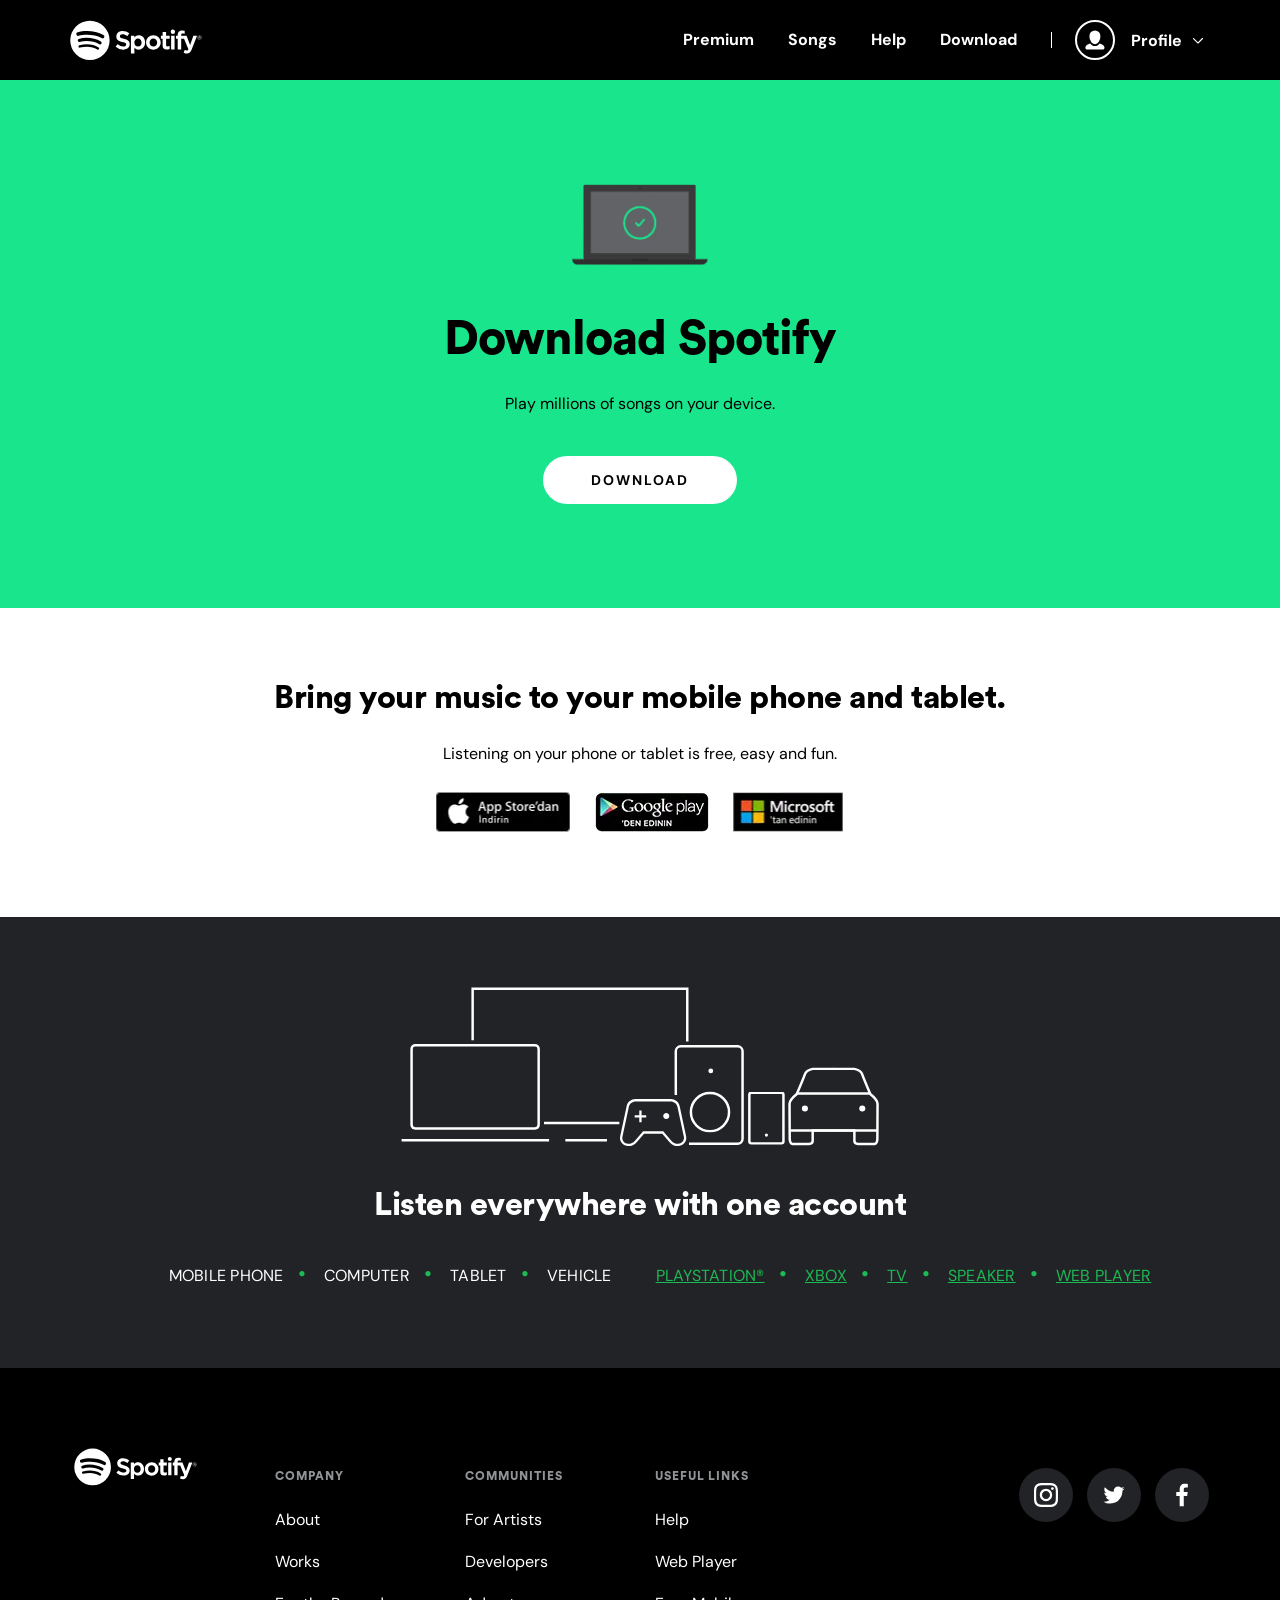
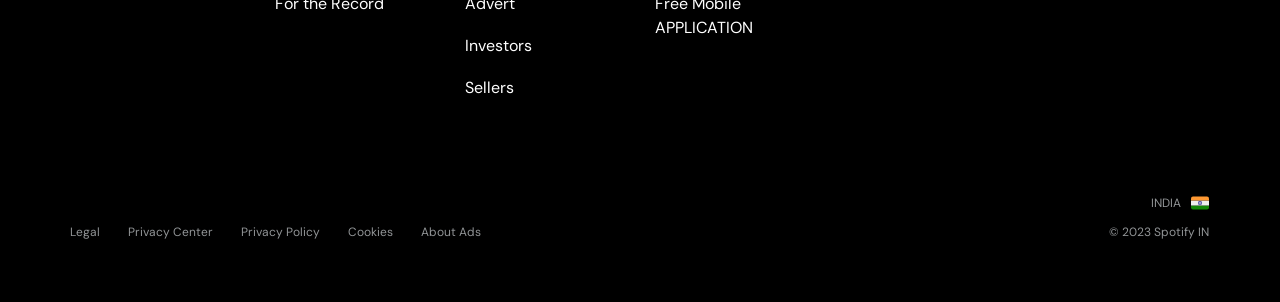
==== download.html @ 94fe97fb "initial commit" ====
<!DOCTYPE html>
<html lang="en">
	<head>
		<meta charset="UTF-8" />
		<meta name="viewport" content="width=device-width, initial-scale=1.0" />
		<link rel="stylesheet" href="./css/main.css" />
		<link rel="stylesheet" href="./css/fonts.css" />
		<link rel="stylesheet" href="./css/animation.css">
		<link rel="stylesheet" href="./css/responsive.css">
		<title>Download for Windows - Spotify</title>
		<link rel="icon" href="https://www.scdn.co/i/_global/favicon.png" />
		<link
			href="https://fonts.googleapis.com/css2?family=DM+Sans:wght@400;500;700&display=swap"
			rel="stylesheet"
		/>
		<style>
			header {
				background-color: black;
				position: relative;
			}
		</style>
	</head>
	<body>
		<!--Header-->
		<custom-header></custom-header>
		<!--Header-->

		<!--Download-->
		<div class="download">
			<div class="container">
				<img src="./assets/laptop.webp" alt="">
				<h1 class="title-1">Download Spotify</h1>
				<p>Play millions of songs on your device.</p>
				<a class="black_btn" href="#">DOWNLOAD</a>
			</div>
		</div>
		<!--Download-->

		<!--Phone & Tablet-->
		<div class="phoneNtablet">
			<div class="container">
				<h3 class="title-1">Bring your music to your mobile phone and tablet.</h3>
				<p>Listening on your phone or tablet is free, easy and fun.</p>
				<div class="storebox">
					<a href=""><img src="./assets/appstore.webp" alt=""></a>
					<a href=""><img src="./assets/googleplay.webp" alt=""></a>
					<a href=""><img src="./assets/microsoft.webp" alt=""></a>
				</div>
			</div>
		</div>
		<!--Phone & Tablet-->

		<!--Everywhere-->
		<div class="Everywhere">
			<div class="container">
				<img src="./assets/all-devices.svg" alt="">
				<h3 class="title-1">Listen everywhere with one account</h3>
<ul class="platform_name">
<li>MOBILE PHONE</li>
<li>COMPUTER</li>
<li>TABLET</li>
<li>VEHICLE</li>
</ul>
<ul class="platform_link">
<li><a href="">PLAYSTATION®</a></li>
<li><a href="">XBOX</a></li>
<li><a href="">TV</a></li>
<li><a href="">SPEAKER</a></li>
<li><a href="">WEB PLAYER</a></li>
</ul>
			</div>
		</div>
		<!--Everywhere-->

		<!--Footer-->
		<custom-footer></custom-footer>
		<!--Footer-->

		<div id="opacity" class="opacity"></div>
		<script src="./component/header.js"></script>
		<script src="./component/footer.js"></script>
		<script src="./js/main.js"></script>
	</body>
</html>
---- css/main.css ----
:root {
    --fadednav: rgba(0, 0, 0, 0.6);
	--black: #000;
	--white: #fff;
    --faded: #d9dadc;
    --linkgreen: #1DB954;
    --hvrgreen: #1ed760;
    --homebgcolor:#2D46B9;
    --secondary: #919496;
    --premiumblue: #1d75de;
}
html{
    scroll-behavior: smooth;
}
* {
	-webkit-box-sizing: border-box;
	box-sizing: border-box;
}
body {
	margin: 0;
}
.container {
	width: 1170px;
	margin: 0 auto;
	padding: 0 15px;
}
.opacity{
    position: absolute;
    width: 100%;
    height: 100vh;
    top: 0;
    left: 0;
    z-index: -1;
}
.opacity.opa {
    background-color: var(--fadednav);
    z-index: 8;
    overflow-x: hidden;
}
body.opa{
    overflow-y: hidden;
}
/*
    Header
*/
header {
    background-color: var(--fadednav);
    position: fixed;
    right: 0;
    left: 0;
    top: 0;
    z-index: 9;
    transition: .4s;
}
.header {
	display: grid;
	grid-template-columns: 150px auto;
	align-items: center;
    height: 80px;
}
.navigation ul {
	padding: 0px;
	margin: 0px;
	width: fit-content;
	margin-left: auto;
    display: flex;
    align-items: center;
}
.navigation ul li {
    display: inline-block;
    position: relative;
}
.header .logo {
	width: 132px;
	height: 40px;
	display: inline-block;
}
.header .logo svg {
	fill: var(--white);
}
.vertical_separator {
	display: inline-block;
	height: 16px;
	width: 1px;
	background-color: var(--white);
	margin: auto 17px;
}
.profile_btn{
    margin-left: 7px;
    background-color: transparent;
    border: none;
    cursor: pointer;
    -webkit-box-align: center;
    -ms-flex-align: center;
    align-items: center;
    text-decoration: none;
    font: inherit;
    font-weight: 700;
    outline: none;
    display: -webkit-box;
    display: -ms-flexbox;
    display: flex;
    margin: 0;
}
.usericon{
    border: 2px solid var(--white);
    margin: auto 6px auto 10px;
    border-radius: 50%;
    -webkit-box-shadow: 0 0 5px 2px rgba(0, 0, 0, 0.1);
    box-shadow: 0 0 5px 2px rgba(0, 0, 0, 0.1);
    width: 40px;
    height: 40px;
    display: inline-block;
}
.profile_btn .usericon{
    display: inline-block;
}
.usericon svg{
    padding: 7px;
    fill: var(--white);
    height: 100%;
    width: 100%;
}
.profile-title{
    margin: auto 0;
    display: inline-block;
}
.profile-title span{
    margin: auto 0 auto 10px;
    display: inline-block;
    color: var(--white);
}
.profile-title svg{
    margin: auto 0 auto 6px;
    fill: var(--white);
    width: 12px;
    height: 12px;
}
.profile_btn:hover .profile-title span{
    color: var(--hvrgreen);
}
.profile_btn:hover .usericon{
    border-color: var(--hvrgreen);
}
.profile_btn:hover .usericon svg,
.profile_btn:hover .profile-title svg{
    fill: var(--hvrgreen);
}
.profileMenu{
    display: none;
    position: absolute;
    top: 100%;
    margin-top: 8px;
    right: -11px;
}
.profileMenu.active{
    display: block !important;
}
.profile-title svg.transform{
    transform: rotateZ(180deg);
}
.profileMenu ul{
    margin: 2px 0 0;
    background-color: var(--white);
    border-radius: 3px;
    -webkit-box-shadow: 0 0 30px 0 rgba(0, 0, 0, 0.2);
    box-shadow: 0 0 30px 0 rgba(0, 0, 0, 0.2);
    padding: 10px 0;
    display: -webkit-box;
    display: -ms-flexbox;
    display: flex;
    -webkit-box-orient: vertical;
    -webkit-box-direction: normal;
    -ms-flex-direction: column;
    flex-direction: column;
    align-items: baseline;
    min-width: 160px;
}
.profileMenu ul:before{
    border-left: 16px solid transparent;
    border-right: 16px solid transparent;
    right: 7px;
    border-bottom: 16px solid var(--white);
    content: "";
    display: block;
    position: absolute;
    width: 0;
    height: 0;
    top: -12px;
}
.profileMenu ul li{
    padding: 0;
    display: block;
    letter-spacing: 0;
}
.profileMenu ul li a{
    padding: 4px 16px 3px;
    display: block;
    line-height: 1.5;
    font-size: 16px;
    font-weight: 700;
    color: var(--black);
    text-align: left;
}
.profileMenu ul li a.faded{
    color: var(--secondary);
}
.profileMenu ul li a:hover{
    color: var(--hvrgreen);
}
.profile_icon-mobile{
    margin-left: auto;
    display: none;
    align-items: center;
}
.container-togg{
	display: none;
    cursor: pointer;
    margin-left: auto;
    position: relative;
    z-index: 99;
}
.usericon {
	display: none;
    cursor: pointer;
    margin-left: auto;
    position: relative;
}
.bar1,
.bar2,
.bar3 {
	width: 22px;
	height: 3px;
	background-color:var(--white);
	margin: 4px 0;
    transition: 0.2s;
    border-radius: 1px;
}
.change .bar1 {
	-webkit-transform: rotate(-45deg) translate(-4px, 2px);
	transform: rotate(-45deg) translate(-4px, 2px);
}
.change .bar2 {
	opacity: 0;
}
.change .bar3 {
	-webkit-transform: rotate(45deg) translate(-7px, -7px);
	transform: rotate(45deg) translate(-7px, -7px);
}
.sidenav {
	height: 100%;
	width: 0;
	position: fixed;
	z-index: 9;
	top: 0;
	right: 0;
	background-color: var(--black);
	overflow-x: hidden;
    transition: 0.25s;
    transition-timing-function: ease-in;
    opacity: 0;
    border-width: 0;
    margin: 0;
    padding: 38px 0px 38px 0px;
    max-width: 100vw !important;
}
.sidenav ul{
    margin: 0;
    padding: 0;
    display: inline;
    list-style: none;
}
.sidenav ul li{
    margin: 0;
    display: block;
}
.sidenav .h_separator{
    margin: 18px 0 40px;
    height: 2px;
    width: 20px;
    background-color: var(--white);
}
.sidenav-logo{
    display: inline-block;
    height: 27px;
    width: 89px;
    position: absolute;
    bottom: 38px;
    left: 38px;
}
.sidenav-logo svg{
    fill: var(--white);
}
.sidenav.open {
    width: 447px !important;
    opacity: 1 !important;
    padding: 38px !important;
}
/*
    Header
*/

.home_main{
    width: 100%;
    position: relative;
    overflow: hidden;
    margin-top: -80px;
}
.hm_gradient-1{
    width: 100%;
    height: 100%;
    position: absolute;
    background-color: #509BF5;
    background-image: -webkit-gradient(linear, left top, right top, from(#c074b2), to(#8ab5e8));
    background-image: linear-gradient(90deg, #c074b2, #8ab5e8);
}
.hm_gradient-2{
    width: 100%;
    height: 100%;
    position: absolute;
    background-image: -webkit-gradient(linear, left top, left bottom, from(transparent), to(#000));
    background-image: linear-gradient(transparent, #000);
}
.hm_cont{
    display: grid;
    grid-template-columns: 4fr 8fr;
    margin-top: 235px;
    position: relative;
}
.home_text{
    display: flex;
    flex-direction: column;
    align-self: center;
    align-items: baseline;
    padding-left: 15px;
    padding-right: 15px;
}
.green_btn{
    display: inline-block;
    margin: 32px 0;
    font-size: 16px;
    line-height: 1;
    border-radius: 50px;
    padding: 19px 56px 21px;
    color: var(--white);
    background-color: #1DB954;
    transition-duration: .3s;
    border-width: 0;
    letter-spacing: 2px;
    min-width: 160px;
    text-transform: uppercase;
    white-space: normal;
    border-radius: 50px;
    font-weight: 700;
    cursor: pointer;
}
.green_btn:hover{
    background-color: var(--hvrgreen);
}
.black_btn{
    display: inline-block;
    margin: 40px 0;
    font-size: 14px;
    line-height: 1;
    border-radius: 50px;
    padding: 17px 48px;
    color: var(--white);
    background-color: rgb(25, 20, 20);
    border: 2px solid rgb(25, 20, 20) !important;
    transition-duration: .3s;
    border-width: 0;
    letter-spacing: 2px;
    min-width: 160px;
    text-transform: uppercase;
    white-space: normal;
    border-radius: 50px;
    font-weight: 700;
    cursor: pointer;
}
.black_btn:hover{
    transform: scale(1.04);
    background-color: rgb(83, 79, 79);
}
.home_cards{
    display: grid;
    grid-template-columns: 1fr 1fr 1fr;
    grid-template-rows: 233px 233px;
    column-gap: 16px;
    row-gap: 16px;
    padding-left: 10px;
    padding-right: 10px;
    margin: 0px;
}
.hm_card{
    position: relative;
    cursor: pointer;
}
.box img {
    width: 100%;
    height: 233px;
    object-fit: cover;
}
.box_details{
    position: absolute;
    top: 0;
    left: 0;
    width: 100%;
    height: 100%;
    z-index: 1;
    display: flex;
    flex-direction: column;
    align-items: center;
    justify-content: center;
    transition: all 0.2s ease-in-out;
    background: rgba(0, 0, 0, 0.8);
    opacity: 0;
}
.play-icon{
    width: 25px;
    height: 25px;
}
.hm_card:hover .box_details{
    opacity: 1;
}
.arrow-scroll-down{
    width: 32px;
    height: 43px;
    display: block;
    margin: 0 auto;
    padding-top: 40px;
    padding-bottom: 120px;
}
.arrow-scroll-down svg{
    fill: #fff;
    width: 32px;
    height: 43px;
    position: relative;
}
.last_listen{
    background-color: #1E3264;
    background-image: -webkit-gradient(linear, left top, right top, from(#2c5e92), color-stop(80%, #552f6d));
    background-image: linear-gradient(90deg, #2c5e92 0%, #552f6d 80%);
}
.last_listen .container{
    padding-top: 60px;
    padding-bottom: 160px;
}
.last_listen .ll_row{
    display: grid;
    grid-template-columns: 45% 45%;
    justify-content: space-between;
    padding-left: 15px;
    padding-right: 30px;
}
.last_listen .ll_card{
    display: grid;
    grid-template-columns: 50% 50%;
    grid-template-rows: 250px;
    position: relative;
}
.last_listen .ll_card img{
    width: 100%;
    height: 100%;
    object-fit: cover;
}
.last_listen .ll_card .txt{
    position: relative;
    z-index: 3;
}
.last_listen .ll_card .img{
    position: relative;
    z-index: 2;
    position: relative;
    left: 15px;
    bottom: 25px;
}
.last_listen .bg_filt{
    position: absolute;
    z-index: 1;
    width: 100%;
    height: 100%;
    left: 0;
    top: 0;
    background-color: #ffffff;
    opacity: 0.05;
}
.home_links{
    padding-top: 60px;
    padding-bottom: 80px;
}
.home_links .container.links{
    display: grid;
    grid-template-columns: 1fr 1fr 1fr;
    column-gap: 15px;
}
.home_links .account_link,
.home_links .app_link,
.home_links .web_link{
    display: flex;
    flex-direction: column;
}
.home_links .account_link a,
.home_links .app_link a,
.home_links .web_link a{
    margin-top: auto;
}
.premium-head{
    background-color: var(--premiumblue);
    padding-top: 80px;
}
.premium-head .container{
    padding: 141px 15px;
}
.why-premium{
    padding: 75px 0px 110px 0px;
}
.why-cards{
    display: grid;
    grid-template-columns: 1fr 1fr 1fr 1fr;
    column-gap: 15px;
    margin-top: 72px;
}
.premium-plans{
    padding: 75px 0px;

    background: rgb(248, 248, 248);
}
.plans-container{
    display: grid;
    grid-template-columns: 1fr 1fr 1fr 1fr;
    column-gap: 15px;
    margin-top: 75px;
    margin-bottom: 132px;
}
/*Download*/
.download{
    background-color: #19e68c;
    padding: 40px 15px 104px;
}
.download .container{
    text-align: center;
}
.download img{
    width: 136px;
    margin-bottom: 40px;
    margin-top: 64px;
}
.download h1{
    margin: 0;
    padding-bottom: 24px;
}
.download p{
    padding: 0px 0px 1em;
    margin-top: 0px;
    font-size: 16px;
    font-weight: 400;
    line-height: 24px;
    margin-bottom: 24px;
}
.download .black_btn{
    background-color: white;
    color: #000;
    border: 0 !important;
    margin: 0;
    min-width: auto;
}
.phoneNtablet{
    background-color: white;
    padding: 70px 15px;
}
.phoneNtablet .container{
    text-align: center;
}
.phoneNtablet h3{
    font-size: 32px;
    line-height: 40px;
    letter-spacing: -0.5px;
    margin: 0;
    padding: 0px 0px 0.75em;
}
.phoneNtablet p{
    padding: 0px 0px 1em;
    margin-top: 0px;
    margin-bottom: 0px;
    font-size: 16px;
    font-weight: 400;
    line-height: 24px;
}
.phoneNtablet .storebox a{
    display: inline-block;
    margin: 10px;
}
.Everywhere{
    background-color: rgb(34, 35, 38);
    padding: 70px 15px 50px;
}
.Everywhere .container{
    text-align: center;
}
.Everywhere img{
    width: 100%;
    max-width: 560px;
    margin-bottom: 20px;
    padding: 0px 40px;
}
.Everywhere h3{
    font-size: 32px;
    line-height: 40px;
    letter-spacing: -0.5px;
    color: white;
    padding: 0px 0px 0.75em;
    margin-top: 0px;
    margin-bottom: 0px;
}
.Everywhere .platform_name,
.Everywhere .platform_link{
    display: inline-block;
}
.Everywhere .platform_name li,
.Everywhere .platform_link li{
    display: inline-block;
    color: white;
    margin-top: -6px;
    font-size: 16px;
    font-weight: 400;
    line-height: 20px;
    letter-spacing: 0.25px;
    padding-bottom: 1em;
}
.Everywhere .platform_name li:not(:last-child)::after,
.Everywhere .platform_link li:not(:last-child)::after {
    font-size: 22px;
    content: "•";
    padding-left: 14px;
    padding-right: 14px;
    color: rgb(29, 185, 84);
}
.Everywhere .platform_link li a{
    color: rgb(29, 185, 84);
    text-decoration: underline;
}
/*Download*/
/*Help*/
.Search{
    padding: 0 8px 24px;
    background: url(../assets/search-mobile.webp) top/100% no-repeat #1c2963;
}
@media (min-width: 768px){
    .Search{
        background-image: url(../assets/search-desktop.webp);
    }
}
.Search .container{
    text-align: center;
    text-align: -webkit-center;
}
.Search h1{
    padding: 80px 0 40px;
    font-size: 64px;
    line-height: 72px;
    margin: 0;
    color: white;
}
.searchInputBox{
    position: relative;
    width: 744px;
}
.seacrhIcon{
    position: absolute;
    top: 50%;
    transform: translateY(-50%);
    color: rgb(179, 179, 179);
    left: 12px;
    height: 24px;
}
.seacrhIcon svg{
    stroke-width: 1pt;
    color: rgb(179, 179, 179);
}
.seacrhIcon [stroke="#181818"] {
    stroke: currentcolor;
}
.searchInputBox .search-input{
    appearance: none;
    background-image: none;
    border: 0px;
    display: block;
    font-size: 16px;
    font-weight: 400;
    line-height: 24px;
    letter-spacing: 0px;
    width: 100%;
    box-sizing: border-box;
    -webkit-tap-highlight-color: rgba(0, 0, 0, 0);
    margin-top: 0px;
    border-radius: 4px;
    padding: 14px;
    background-color: rgb(255, 255, 255);
    box-shadow: rgb(179 179 179) 0px 0px 0px 1px inset;
    color: rgb(24, 24, 24);
    margin-bottom: 24px;
    padding-left: 48px;
}
.searchInputBox .search-input:focus {
    outline: none;
}
.top-solution{
    display: grid;
    grid-template-columns: 1fr 1fr 1fr 1fr;
    padding: 30px 0 40px;
    text-align: center;
}
.top-solution h3{
    margin: 8px 0;
    padding: 0;
    text-transform: uppercase;
    font-weight: 500;
    font-size: 12px;
    letter-spacing: .1em;
    color: rgb(217, 217, 217);
}
.top-solution a{
    display: block;
    color: #fff;
    text-decoration: none;
    margin-bottom: 15px;
    font-size: 18px;
    font-weight: 500;
    line-height: 1.5;
}
.Help-links{
    background-color: #eee;
    padding: 30px 0 40px;
}
.links_boxs{
    display: grid;
    grid-template-columns: 1fr 1fr 1fr;
}
.link_box h3{
    font-size: 24px;
    line-height: 32px;
    padding: 16px;
    margin: 0;
}
.link_box span{
    padding: 0 16px;
    display: block;
}
.link_box a{
    display: block;
    color: #2d46b9;
    text-decoration: none;
    padding-bottom: 12px;
    font-size: 18px;
    font-weight: 700;
}
.visitCommunity{
    padding: 80px 16px;
}
.visitCommunity .container{
    text-align: center;
}
.visitCommunity h1{
    font-size: 48px;
    line-height: 56px;
    padding: 0px 0px 0.67em;
    margin-top: 0px;
    margin-bottom: 0px;
}
.visitCommunity p{
    max-width: 600px;
    margin: 0 auto 16px;
    font-size: 18px;
    padding: 0px 0px 1em;
    font-weight: 500;
}
.visitCommunity .black_btn{
    background-color: rgb(45, 70, 185);
    border: 0px !important;
    min-width: 0px;
    margin: 0px;
}
/*Help*/
/*
    Footer
*/
footer{
    padding: 80px 0 50px;
    background-color: var(--black);
}
footer .logo { 
    grid-area: logo;
}
footer .logo svg{ 
    width: 100%;
    max-width: 131px;
    height: 39px;
    fill: var(--white);
}
footer .footer-nav { 
    grid-area: footer-nav; 
    display: grid;
    grid-template-columns: 1fr 1fr 1fr;
}
.footer-nav .fn-left,
.footer-nav .fn-mid,
.footer-nav .fn-right{
    padding: 0 15px;
    margin: 0;
}
footer .social { grid-area: social; }
footer .social ul{
    margin: 20px 0 0;
    padding: 0;
    width: fit-content;
    margin-left: auto;
}
footer .social ul li{
    display: inline-block;
}
footer .social ul li.center{
    margin-left: 10px;
    margin-right: 10px;
}
footer .social ul li a{
    width: 54px;
    height: 54px;
    border-radius: 50%;
    background-color: #222326;
    display: -webkit-inline-box;
    display: -ms-inline-flexbox;
    display: inline-flex;
    -webkit-box-align: center;
    -ms-flex-align: center;
    align-items: center;
    -webkit-box-pack: center;
    -ms-flex-pack: center;
    justify-content: center;
    overflow: hidden;
}
footer .social ul li a span {
    display: block;
    width: 24px;
    height: 24px;
}
footer .social .insta{
    background: no-repeat url(../assets/insta.svg), white;
}
footer .social .twitter{
    background: no-repeat url(../assets/twitter.svg), white;
}
footer .social .face{
    background: no-repeat url(../assets/face.svg), white;
}
footer .social ul li a:hover .insta{
    background: no-repeat url(../assets/insta.svg), var(--hvrgreen);
}
footer .social ul li a:hover .twitter{
    background: no-repeat url(../assets/twitter.svg), var(--hvrgreen);
}
footer .social ul li a:hover .face{
    background: no-repeat url(../assets/face.svg), var(--hvrgreen);
}
footer .tr { 
    grid-area: tr;
    margin: 0;
    display: flex;
    -webkit-box-pack: end;
    -ms-flex-pack: end;
    justify-content: flex-end;
}
footer .tr a{
    padding: 0;
    display: -webkit-box;
    display: -ms-flexbox;
    display: flex;
    -ms-flex-negative: 0;
    flex-shrink: 0;
    -webkit-box-align: center;
    -ms-flex-align: center;
    align-items: center;
    white-space: nowrap;
    font-size: 10px;
    text-decoration: none;
}
footer .tr img{
    height: 18px;
    margin-left: 10px;
}
footer .footer_bot { 
    grid-area: footer_bot; 
    display: flex;
    width: 100%;
}
footer .footer_bot ul{
    margin: 0 45px 0 0;
    padding: 0;
}
footer .footer_bot span{
    margin: 0 0 0 auto;
    padding: 1em 0;
}
footer .footer_bot ul li{
    list-style: none;
    display: inline-block;
    line-height: normal;
    letter-spacing: 0;
    padding: 0;
    margin-right: 24px;
}
.footer-cont {
    display: grid;
    width: 100%;
    grid-template-columns: 8.33% 8.33% 8.33% 8.33% 8.33% 8.33% 8.33% 8.33% 8.33% 8.33% 8.33% 8.33%;
    grid-template-rows: 346px auto auto;
    grid-template-areas:
        'logo logo footer-nav footer-nav footer-nav footer-nav footer-nav footer-nav social social social social'
        'tr tr tr tr tr tr tr tr tr tr tr tr'
        'footer_bot footer_bot footer_bot footer_bot footer_bot footer_bot footer_bot footer_bot footer_bot footer_bot footer_bot footer_bot';
}
/*
    Footer
*/
---- css/fonts.css ----
@font-face {
    font-family: 'circular-black';
    src: url('../assets/CircularStd-Black.otf'); 
} 
body{
    font-family: "DM Sans", sans-serif;
}
a{
    text-decoration: none;
}
.title-1{
    margin-top: 24px;
    margin-bottom: 12px;
    font-size: 48px;
    font-weight: 900;
    letter-spacing: -0.02em;
    line-height: 1.2;
    color: var(--black);
    font-family: circular-black, Helvetica, Arial, sans-serif;
}
.title-2{
    margin-top: 30px;
    margin-bottom: 0px;
    font-size: 30px;
    font-weight: 600;
    letter-spacing: -0.25px;
    line-height: 1.5;
    color: var(--white);
}
.subtitle-1{
    font-size: 24px;
    letter-spacing: -0.01em;
    font-weight: 900;
    line-height: 1.4;
    margin-top: 24px;
    margin-bottom: 12px;
    color: var(--black);
    font-family: circular-black, Helvetica, Arial, sans-serif;
}
.parag-1{
    margin: .5em 0 1em;
    font-size: 16px;
    line-height: 1.5;
    font-weight: 400;
    color: var(--black);
}
.a_link{
    font-size: 13px;
    line-height: 1;
    font-weight: 700;
    color: var(--linkgreen);
    text-decoration: none;
    transition-duration: 0.3s;
    letter-spacing: 1px;
    text-transform: uppercase;
    white-space: normal;
}
.a_link:hover, .a_link:focus {
    color: var(--hvrgreen);
    text-decoration: none;
}
/*
    Nav fonts
*/
.navigation-link{
    padding: 0px 17px;
    font-weight: 700;
    font-size: 16px;
    line-height: 24px;
    color: var(--white);
}
.navigation-link.son{
    padding-right: 0px;
}
.navigation-link.faded{
    color: var(--faded);
}
.navigation-link:hover{
    color: var(--hvrgreen);
}
.sidenav .sidenav-link{
    cursor: pointer;
    padding: 0 0 25px;
    display: block;
    line-height: 1;
    font-weight: 700;
    font-size: 34px;
    color: var(--white);
}
.sidenav .sidenav-link.light{
    font-weight: 400;
    font-size: 26px;
}
.sidenav .sidenav-link:hover{
    color: var(--hvrgreen);
}
/*
    Nav fonts
*/

.hm_cont small{
    font-size: 12px;
    color: var(--white);
    font-weight: 700;
}
.hm_cont h1,
.premium-head h1{
    font-weight: 900;
    letter-spacing: -0.04em;
    line-height: 1.15;
    font-size: 80px;
    margin-top: 0;
    margin-bottom: 0;
    color: var(--white);
    font-family: circular-black, Helvetica, Arial, sans-serif;
}
.premium-head h1{
    letter-spacing: 0.25px;
}
.hm_cont h3{
    font-size: 24px;
    letter-spacing: -0.01em;
    margin-top: 0;
    margin-bottom: 0;
    font-weight: 900;
    line-height: 1.4;
    color: var(--white);
    font-family: circular-black, Helvetica, Arial, sans-serif;
}
.hm_card .box_details h2{
    font-size: 16px;
    font-weight: 400;
    margin: 16px 0 0;
    letter-spacing: -0.015em;
    line-height: 1.3;
    color: var(--white);
}
.last_listen h1{
    margin-bottom: 80px;
    font-size: 48px;
    font-weight: 900;
    letter-spacing: -0.02em;
    line-height: 1.2;
    color: var(--white);
    font-family: circular-black, Helvetica, Arial, sans-serif;
    text-align: center;
}
.last_listen .ll_card span h5{
    background-color: rgba(30, 50, 100, 0.25);
    padding: 4px 16px;
    display: inline-block;
    margin: 16px 0 16px -7px;
    font-size: 12px;
    line-height: 18px;
    color: var(--white);
    font-weight: 400;
}
.last_listen .ll_card span h2{
    margin: 0px;
    margin-left: -25px;
    width: 125%;
    position: relative;
    z-index: 2;
    background-color: #1E3264;
    padding: 12px 40px;
    font-size: 24px;
    letter-spacing: -0.01em;
    color: var(--white);
    font-family: circular-black, Helvetica, Arial, sans-serif;
}
.last_listen .ll_card span a{
    display: inline-block;
    color: var(--hvrgreen);
    font-size: 13px;
    line-height: 14px;
    font-weight: 700;
    margin-left: 22px;
    margin-top: 20px;
    letter-spacing: 1px;
}
.premium-head p{
    font-size: 12px;
    color: var(--white);
    margin: 0px;
}
.premium-head p small{
    font-size: 12px;
    color: var(--white);
}
.premium-head p small a{
    font-size: 12px;
    line-height: 15px;
    color: var(--white);
    text-decoration: underline;
}
.why-premium h2{
    text-align: center;
}
.why-card h6{
    font-size: 21px;
    padding: 0px;
    line-height: 1.3em;
    font-weight: 700;
    margin: 0 auto 10px auto;
}
.why-card p{
    line-height: 1.5;
    font-size: 16px;
    padding: 0px;
    margin: 0;
    font-weight: 400;
    margin: 0px auto;
}
.plans-text h2{
    font-size: 38px;
    letter-spacing: -1.6px;
    line-height: 1;
    text-align: center;
    margin: 0px;
    padding: 0px;
    font-weight: 900;
    font-family: circular-black, Helvetica, Arial, sans-serif;
}
.plans-text p{
    font-size: 16px;
    font-weight: normal;
    margin: 10px 0px;
    text-align: center;
    padding: 0px;
    line-height: 20px;
    letter-spacing: 0.25px;
}
/*
    Footer
*/
.footer-nav p{
    margin: 20px 0;
    color: var(--secondary);
    font-size: 12px;
    font-weight: 900;
    line-height: 1.4;
    letter-spacing: .08em;
    text-transform: uppercase;
    font-family: circular-black, Helvetica, Arial, sans-serif;
}
.footer-nav .fn-left div,
.footer-nav .fn-mid div,
.footer-nav .fn-right div{
    margin: 0;
}
.footer-nav div a{
    display: inline-block;
    font-size: 16px;
    font-weight: 400;
    line-height: 1.5;
    padding: 3px 0 15px;
    color: var(--white);
}
.footer-nav div a:hover{
    color: var(--hvrgreen);
}
footer .footer_bot ul li a{
    font-size: 12px;
    color: var(--secondary);
    padding: 1em 0;
    display: inline-block;
}
footer .footer_bot ul li a:hover{
    color: var(--hvrgreen);
}
footer .footer_bot span{
    font-size: 12px;
    color: var(--secondary);
}
footer .tr a{
    color: var(--secondary);
    font-size: 12px;
}
footer .tr a:hover{
    color: var(--hvrgreen);
}
/*
    Footer
*/
---- css/animation.css ----
.opacity_anim {
	-webkit-animation: opacity_anim 0.5s ease-out both;
	animation: opacity_anim 0.5s ease-out both;
}
.opacity_anim-1d {
	-webkit-animation: opacity_anim 0.5s ease-out both;
	animation: opacity_anim 0.5s ease-out both;
	-webkit-animation-delay: 0.2s;
	animation-delay: 0.2s;
}
.opacity_anim-2d {
	-webkit-animation: opacity_anim 0.5s ease-out both;
	animation: opacity_anim 0.5s ease-out both;
	-webkit-animation-delay: 0.5s;
	animation-delay: 0.5s;
}
.slide-top {
	-webkit-animation: slide-top  1s alternate infinite;
	animation: slide-top  1s alternate infinite;
}
/**
 * ----------------------------------------
 * animation opacity_anim
 * ----------------------------------------
 */
@-webkit-keyframes opacity_anim {
	0% {
		opacity: 0;
	}
	100% {
		opacity: 1;
	}
}
@keyframes opacity_anim {
	0% {
		opacity: 0;
	}
	100% {
		opacity: 1;
	}
}

/**
 * ----------------------------------------
 * animation slide-top
 * ----------------------------------------
 */
@-webkit-keyframes slide-top {
	0% {
		-webkit-transform: translateY(0);
		transform: translateY(0);
	}
	100% {
		-webkit-transform: translateY(7px);
		transform: translateY(7px);
	}
}
@keyframes slide-top {
	0% {
		-webkit-transform: translateY(0);
		transform: translateY(0);
	}
	100% {
		-webkit-transform: translateY(7px);
		transform: translateY(7px);
	}
}
---- css/responsive.css ----
@media screen and (max-width: 1200px) {
	.container {
		width: 970px;
	}
    .Everywhere .platform_name,
    .Everywhere .platform_link{
        display: block;
    }
    .top-solution-inner br{
        display: none;
    }
    .premium-head .container {
        padding: 72px 15px;
    }
}
@media screen and (max-width: 992px) {
	.container {
		max-width: 750px;
		width: 100%;
    }
    header {
        background-color: var(--black);
    }
    .header {
        grid-template-columns: 100px auto;
        height: 54px;
    }
    .header .logo {
        width: 88px;
        height: 28px;
    }
	.navigation {
		display: none;
    }
    .profile_icon-mobile{
        display: flex;
    }
	.container-togg {
		display: inline-block;
    }
    .usericon{
        width: 34px;
        height: 34px;
        display: inline-block;
        margin-right: 15px;
    }
    .hm_cont {
        grid-template-columns: 1fr;
        margin-top: 180px;
    }
    .home_text {
        align-items: center;
    }
    .hm_cont h1 {
        font-size: 64px;
        margin-top: 5px;
    }
    .last_listen .ll_row {
        grid-template-columns: 1fr;
        row-gap: 100px;
        padding-right: 15px;
    }
    .last_listen .ll_card {
        grid-template-rows: 300px;
        grid-template-columns: 55% 45%;
    }
    .last_listen h1 {
        font-size: 40px;
    }
    .last_listen .ll_card span h2 {
        width: 118%;
    }
    .title-1 {
        font-size: 40px;
    }
    .home_links .container.links {
        grid-template-columns: 1fr 1fr;
        row-gap: 15px;
    }
    footer {
        padding: 50px 0 20px;
    }
    .footer-cont {
        display: grid;
        width: 100%;
        grid-template-columns: 100%;
        grid-template-rows: 55px 336px 80px auto auto;
        grid-template-areas:
            'logo'
            'footer-nav'
            'social'
            'tr'
            'footer_bot';
    }
    footer .social ul {
        margin-left: 0;
    }
    footer .logo svg {
        max-width: 89px;
        height: 28px;
    }
    .footer-nav .fn-left, .footer-nav .fn-mid, .footer-nav .fn-right {
        padding: 0;
    }
    footer .social ul li a {
        width: 44px;
        height: 44px;
    }
    .why-cards {
        grid-template-columns: 1fr 1fr;
        row-gap: 50px;
        margin-top: 62px;
    }
    .plans-container {
        grid-template-columns: 1fr 1fr;
        row-gap: 225px;
    }
    .top-solution {
        grid-template-columns: 1fr;
        padding: 20px 0 40px;
        text-align: left;
    }
    .top-solution a {
        margin-bottom: 5px;
    }
    .links_boxs {
        grid-template-columns: 1fr;
    }
    .Help-links {
        background-color: rgb(255, 255, 255);
        padding: 0px;
    }
    .Help-links .container {
        padding: 0;
        max-width: 100%;
    }
    .link_box {
        position: relative;
        border-bottom: 1px solid #c1c3c6;
    }
    .link_box::after {
        content: ">";
        position: absolute;
        top: 21px;
        right: 16px;
    }
    .link_box span {
        max-height: 0;
        overflow: hidden;
        transition: max-height 0.2s ease-out;
        background-color: #eee;
    }
    .link_box span a:first-child{
        padding-top: 16px;
    }
    .link_box h3 {
        font-size: 20px;
        line-height: 28px;
    }
}
@media screen and (max-width: 768px) {
    .Everywhere .platform_name, .Everywhere .platform_link {
        display: flex;
        flex-direction: column;
        padding-inline-start: 0px;
    }
    .Everywhere .platform_name li:not(:last-child)::after, 
    .Everywhere .platform_link li:not(:last-child)::after {
        content: none;
    }
    .download {
        padding: 40px 15px 40px;
    }
    .download img {
        margin-top: 14px;
    }
    .visitCommunity {
        padding: 60px 0px;
    }
    .visitCommunity h1 {
        font-size: 32px;
        line-height: 40px;
    }
    .Search {
        padding: 0;
    }
    .Search h1 {
        padding: 32px 0 32px;
        font-size: 44px;
        line-height: 52px;
    }
    .home_cards {
        grid-template-columns: 1fr 1fr;
        grid-template-rows: auto;
    }
    .box img {
        height: 100%;
    }
	.home_links .container.links {
        grid-template-columns: 1fr;
    }
    .premium-head h1 {
        font-size: 48px;
    }
    .title-2 {
        font-size: 24px;
    }
    .premium-head .black_btn {
        width: 100%;
        text-align: center;
    }
    .title-1 {
        font-size: 32px;
    }
    .why-cards {
        grid-template-columns: 1fr;
        row-gap: 50px;
    }
    .plans-text h2 {
        font-size: 32px;
    }
    .plans-container {
        grid-template-columns: 1fr;
        row-gap: 225px;
    }
    header {
        background-color: var(--black) !important;
    }
    .searchInputBox {
        position: relative;
        width: auto;
    }
}
@media screen and (max-width: 576px) {
    .phoneNtablet h3 {
        font-size: 28px;
        line-height: 36px;
    }
    .Everywhere h3 {
        font-size: 28px;
        line-height: 36px;
    }
    .Search h1 {
        font-size: 36px;
        line-height: 48px;
    }
    .premium-head h1 {
        font-size: 42px;
    }
    .title-2 {
        font-size: 20px;
    }
    .why-premium {
        padding: 35px 0px 50px 0px;
    }
    .plans-container {
        grid-template-columns: 1fr;
        row-gap: 200px;
    }
    .premium-head {
        padding-top: 50px;
    }
    .home_text {
        padding-left: 0px;
        padding-right: 0px;
    }
    .hm_cont h1 {
        font-size: 48px;
    }
    .hm_cont h3 {
        font-size: 20px;
        text-align: center;
    }
    .green_btn {
        margin-top: 20px;
        font-size: 14px;
        padding: 16px 42px;
    }
    .home_cards {
        grid-template-columns: 50% 50% 50% 50% 50% 50%;
        grid-template-rows: auto;
        padding-left: 0px;
        padding-right: 0px;
        margin: 0px;
        overflow-x: scroll;
    }
    .box img {
        width: 100%;
        height: auto;
        object-fit: cover;
    }
    .arrow-scroll-down {
        width: 26px;
        height: 32px;
        padding-top: 10px;
        padding-bottom: 80px;
    }
    .home_links {
        padding-top: 30px;
        padding-bottom: 60px;
    }
    .title-1 {
        font-size: 32px;
    }
    .home_links .container.links {
        grid-template-columns: 1fr;
    }
    .a_link {
        font-size: 12px;
    }
	.last_listen .container {
        padding-top: 30px;
        padding-bottom: 80px;
    }
    .last_listen h1 {
        font-size: 32px;
    }
    .last_listen .ll_row {
        row-gap: 75px;
    }
    .last_listen .ll_card {
        grid-template-rows: auto;
    }
    .last_listen .ll_card span h5 {
        margin: 12px 0 12px -7px;
        font-size: 11px;
        line-height: 16px;
    }
    .last_listen .ll_card span h2 {
        margin-left: -15px;
        width: 121%;
        padding: 8px 40px;
        font-size: 18px;
    }
    .footer-cont {
        display: grid;
        width: 100%;
        grid-template-columns: 100%;
        grid-template-rows: 55px 720px 80px 29px auto;
        grid-template-areas:
            'logo'
            'footer-nav'
            'social'
            'tr'
            'footer_bot';
    }
    footer .footer-nav {
        grid-template-columns: 1fr;
    }
    footer .footer_bot {
        display: block;
    }
    footer .footer_bot ul {
        margin:0;
    }
    footer .footer_bot ul li a {
        padding: .3em 0;
    }
    footer .footer_bot span {
        display: block;
    }
}
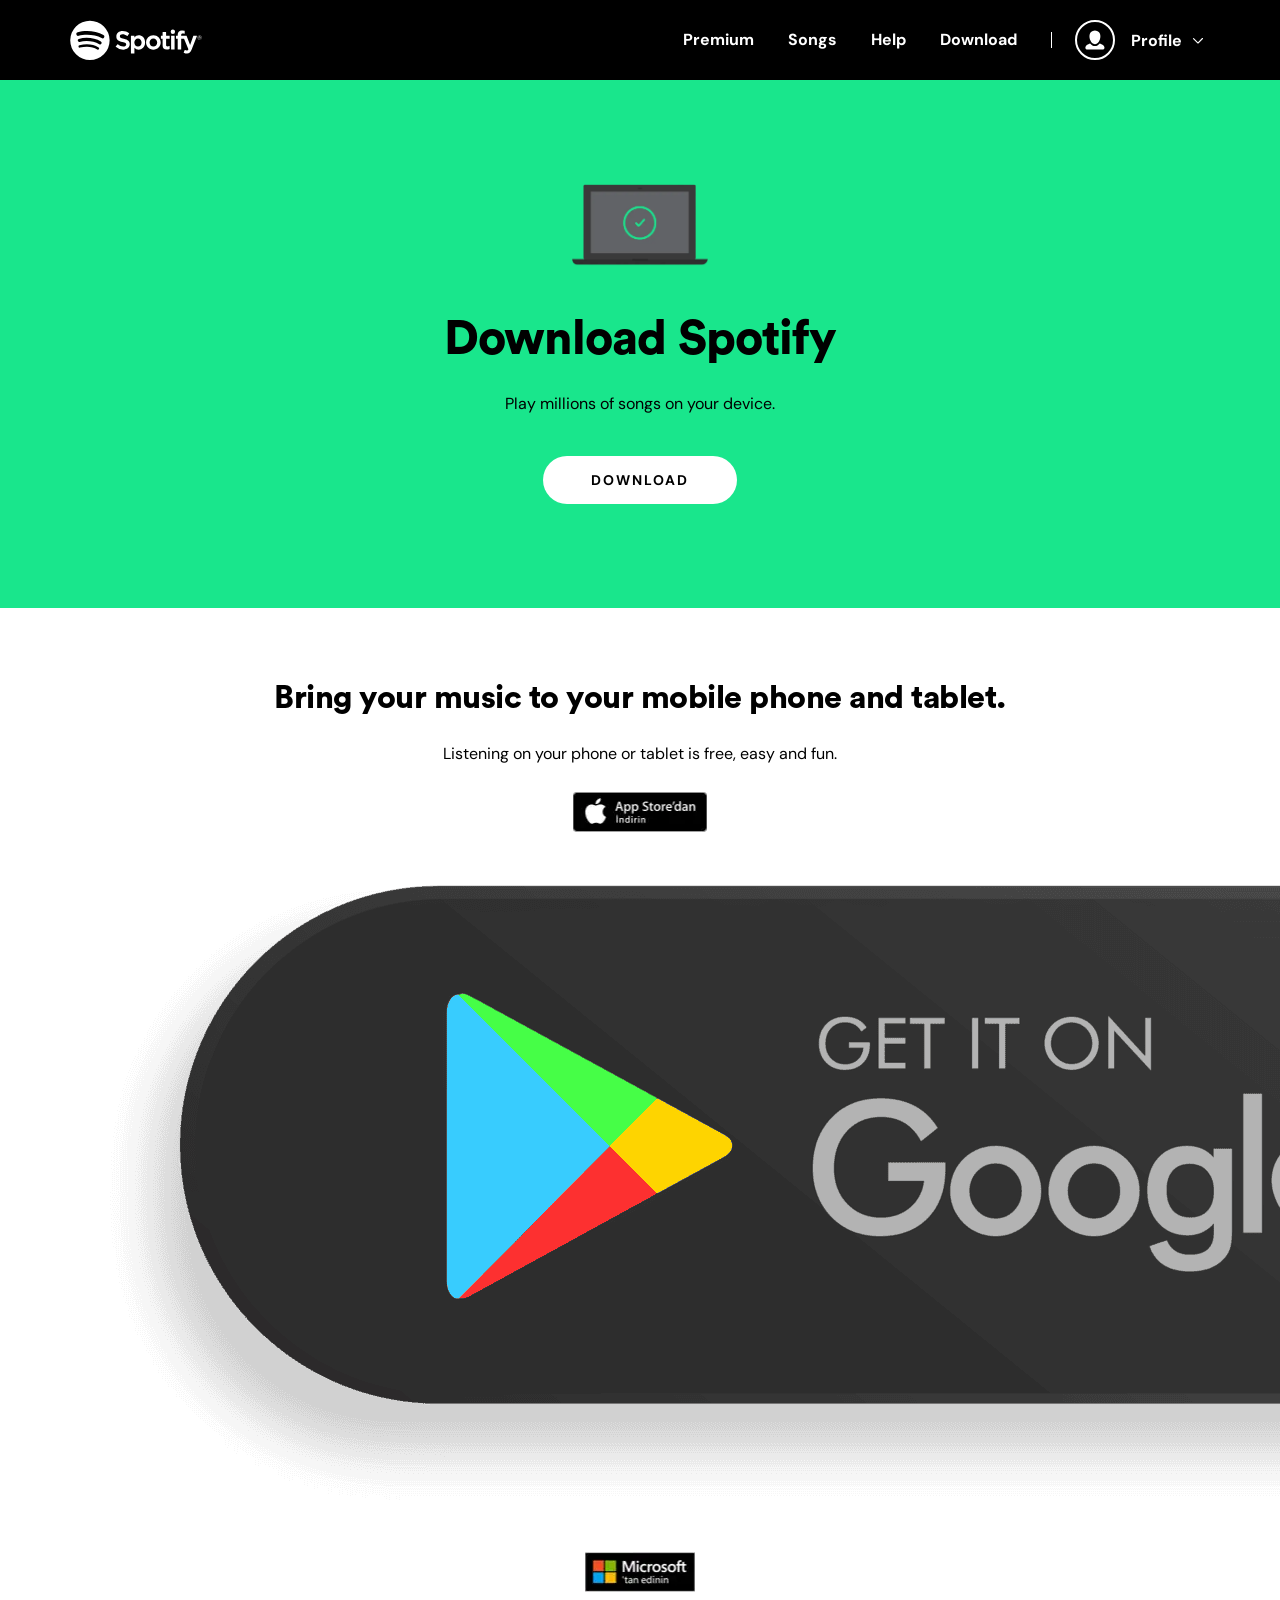
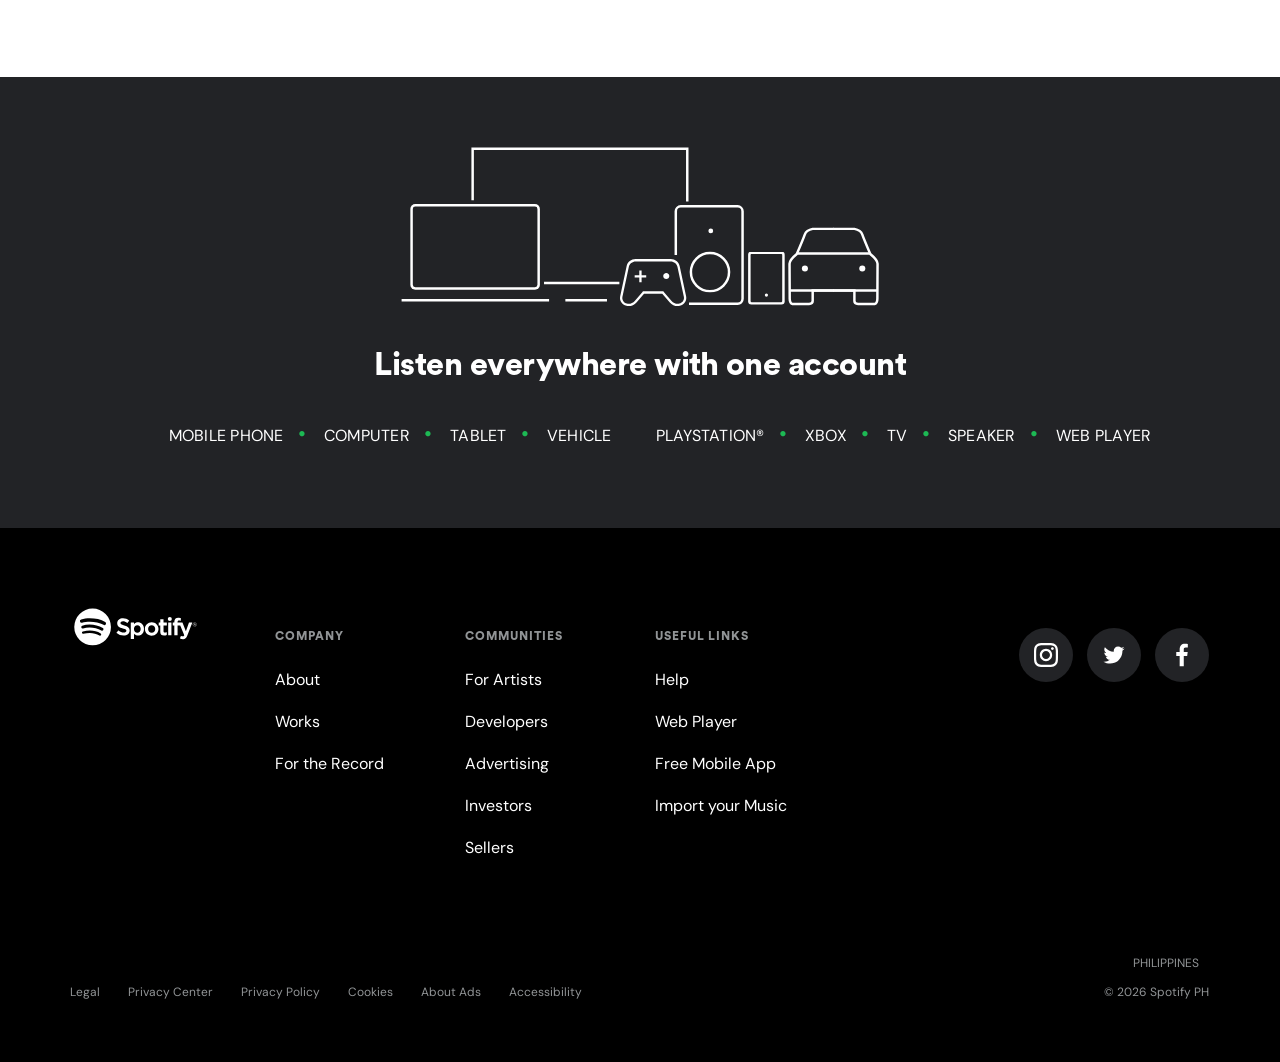
==== commit 97f0de1b: "icons" ====
--- a/download.html
+++ b/download.html
@@ -62,11 +62,11 @@
 <li>VEHICLE</li>
 </ul>
 <ul class="platform_link">
-<li><a href="">PLAYSTATION®</a></li>
-<li><a href="">XBOX</a></li>
-<li><a href="">TV</a></li>
-<li><a href="">SPEAKER</a></li>
-<li><a href="">WEB PLAYER</a></li>
+<li>PLAYSTATION®</li>
+<li>XBOX</li>
+<li>TV</li>
+<li>SPEAKER</li>
+<li>WEB PLAYER</li>
 </ul>
 			</div>
 		</div>
--- a/css/main.css
+++ b/css/main.css
@@ -4,7 +4,7 @@
 	--white: #fff;
     --faded: #d9dadc;
     --linkgreen: #1DB954;
-    --hvrgreen: #1ed760;
+    --hvrgreen: #1DB954;
     --homebgcolor:#2D46B9;
     --secondary: #919496;
     --premiumblue: #1d75de;
@@ -365,8 +365,8 @@
     border-radius: 50px;
     padding: 17px 48px;
     color: var(--white);
-    background-color: rgb(25, 20, 20);
-    border: 2px solid rgb(25, 20, 20) !important;
+    background-color: #1DB954;
+    border: 2px solid #1DB954 !important;
     transition-duration: .3s;
     border-width: 0;
     letter-spacing: 2px;
@@ -379,7 +379,7 @@
 }
 .black_btn:hover{
     transform: scale(1.04);
-    background-color: rgb(83, 79, 79);
+    background-color: var(--hvrgreen);
 }
 .home_cards{
     display: grid;
@@ -505,7 +505,7 @@
     margin-top: auto;
 }
 .premium-head{
-    background-color: var(--premiumblue);
+    background-color: #191414;
     padding-top: 80px;
 }
 .premium-head .container{
@@ -522,15 +522,19 @@
 }
 .premium-plans{
     padding: 75px 0px;
+    background: #000;
+}
 
-    background: rgb(248, 248, 248);
+.plans-text h2,
+.plans-text p{
+    color: #fff;
 }
 .plans-container{
     display: grid;
     grid-template-columns: 1fr 1fr 1fr 1fr;
     column-gap: 15px;
     margin-top: 75px;
-    margin-bottom: 132px;
+    margin-bottom: 75px;
 }
 /*Download*/
 .download{
--- a/css/fonts.css
+++ b/css/fonts.css
@@ -116,6 +116,11 @@
 }
 .premium-head h1{
     letter-spacing: 0.25px;
+}
+.premium-head h2,
+.premium-head h3,
+.premium-head small{
+    color: var(--white);
 }
 .hm_cont h3{
     font-size: 24px;
--- a/css/responsive.css
+++ b/css/responsive.css
@@ -114,6 +114,7 @@
     .plans-container {
         grid-template-columns: 1fr 1fr;
         row-gap: 225px;
+        margin-bottom: 75px;
     }
     .top-solution {
         grid-template-columns: 1fr;
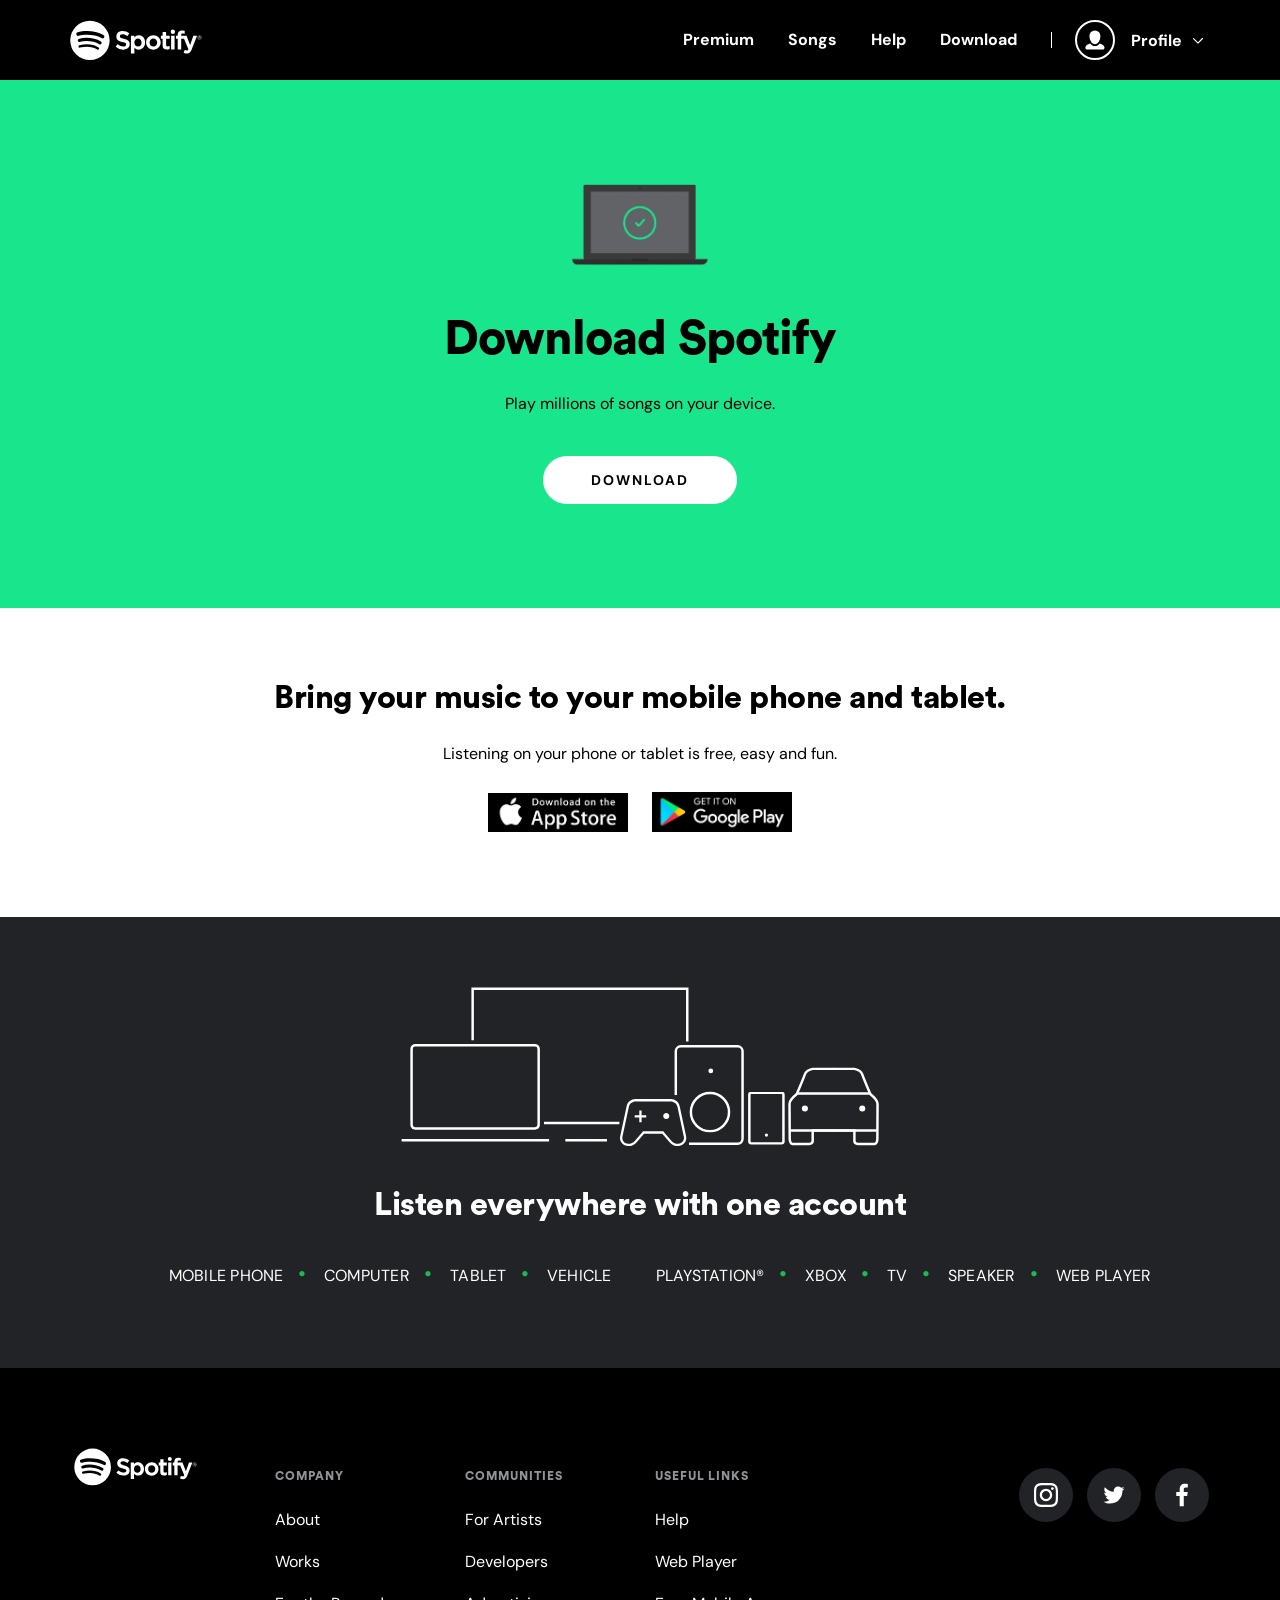
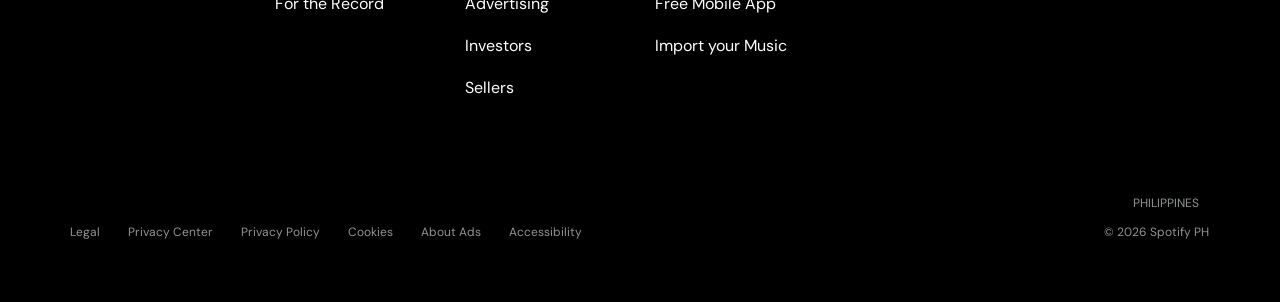
==== commit 077feb2c: "final edits" ====
--- a/download.html
+++ b/download.html
@@ -42,9 +42,8 @@
 				<h3 class="title-1">Bring your music to your mobile phone and tablet.</h3>
 				<p>Listening on your phone or tablet is free, easy and fun.</p>
 				<div class="storebox">
-					<a href=""><img src="./assets/appstore.webp" alt=""></a>
-					<a href=""><img src="./assets/googleplay.webp" alt=""></a>
-					<a href=""><img src="./assets/microsoft.webp" alt=""></a>
+					<a href=""><img src="./assets/astore.png" alt=""></a>
+					<a href=""><img src="./assets/gplay.png" alt=""></a>
 				</div>
 			</div>
 		</div>
--- a/css/main.css
+++ b/css/main.css
@@ -575,6 +575,11 @@
 .phoneNtablet .container{
     text-align: center;
 }
+
+.storebox img{
+    width: 140px;
+    height: auto;
+}
 .phoneNtablet h3{
     font-size: 32px;
     line-height: 40px;
